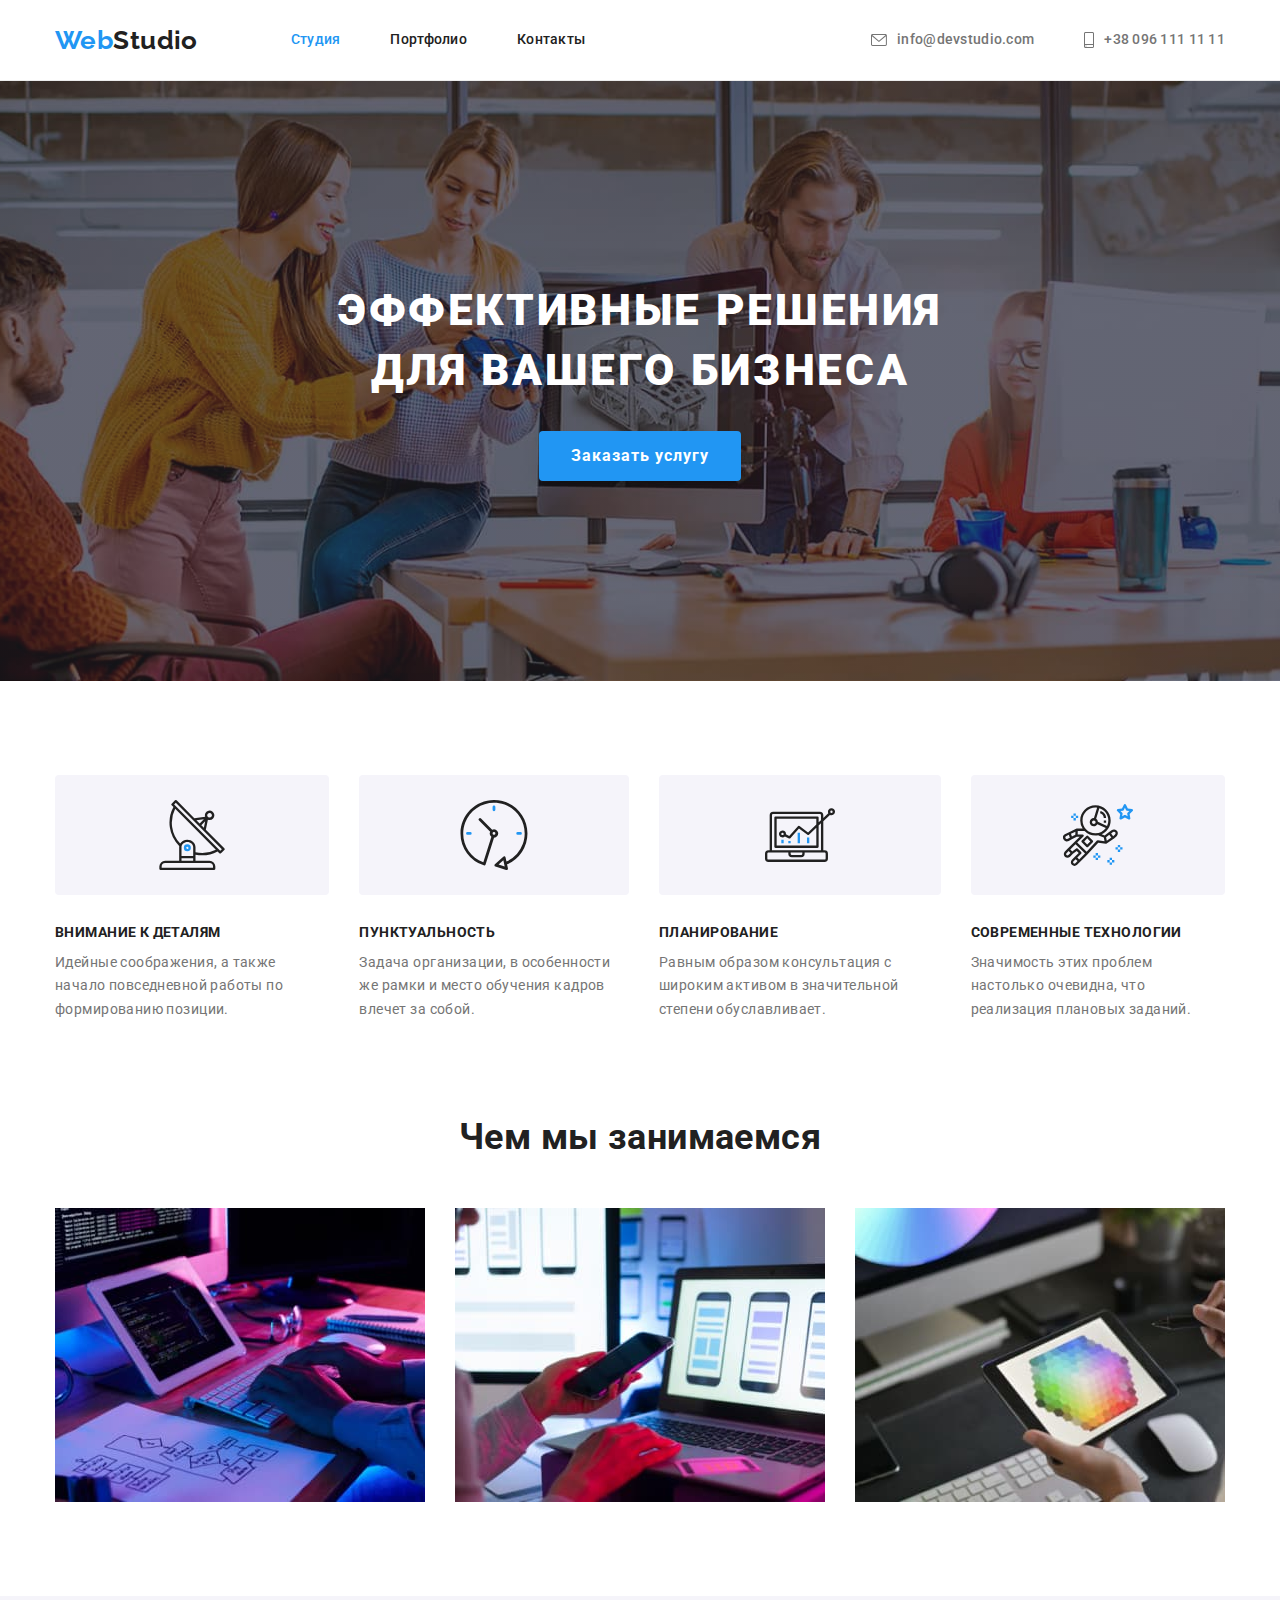
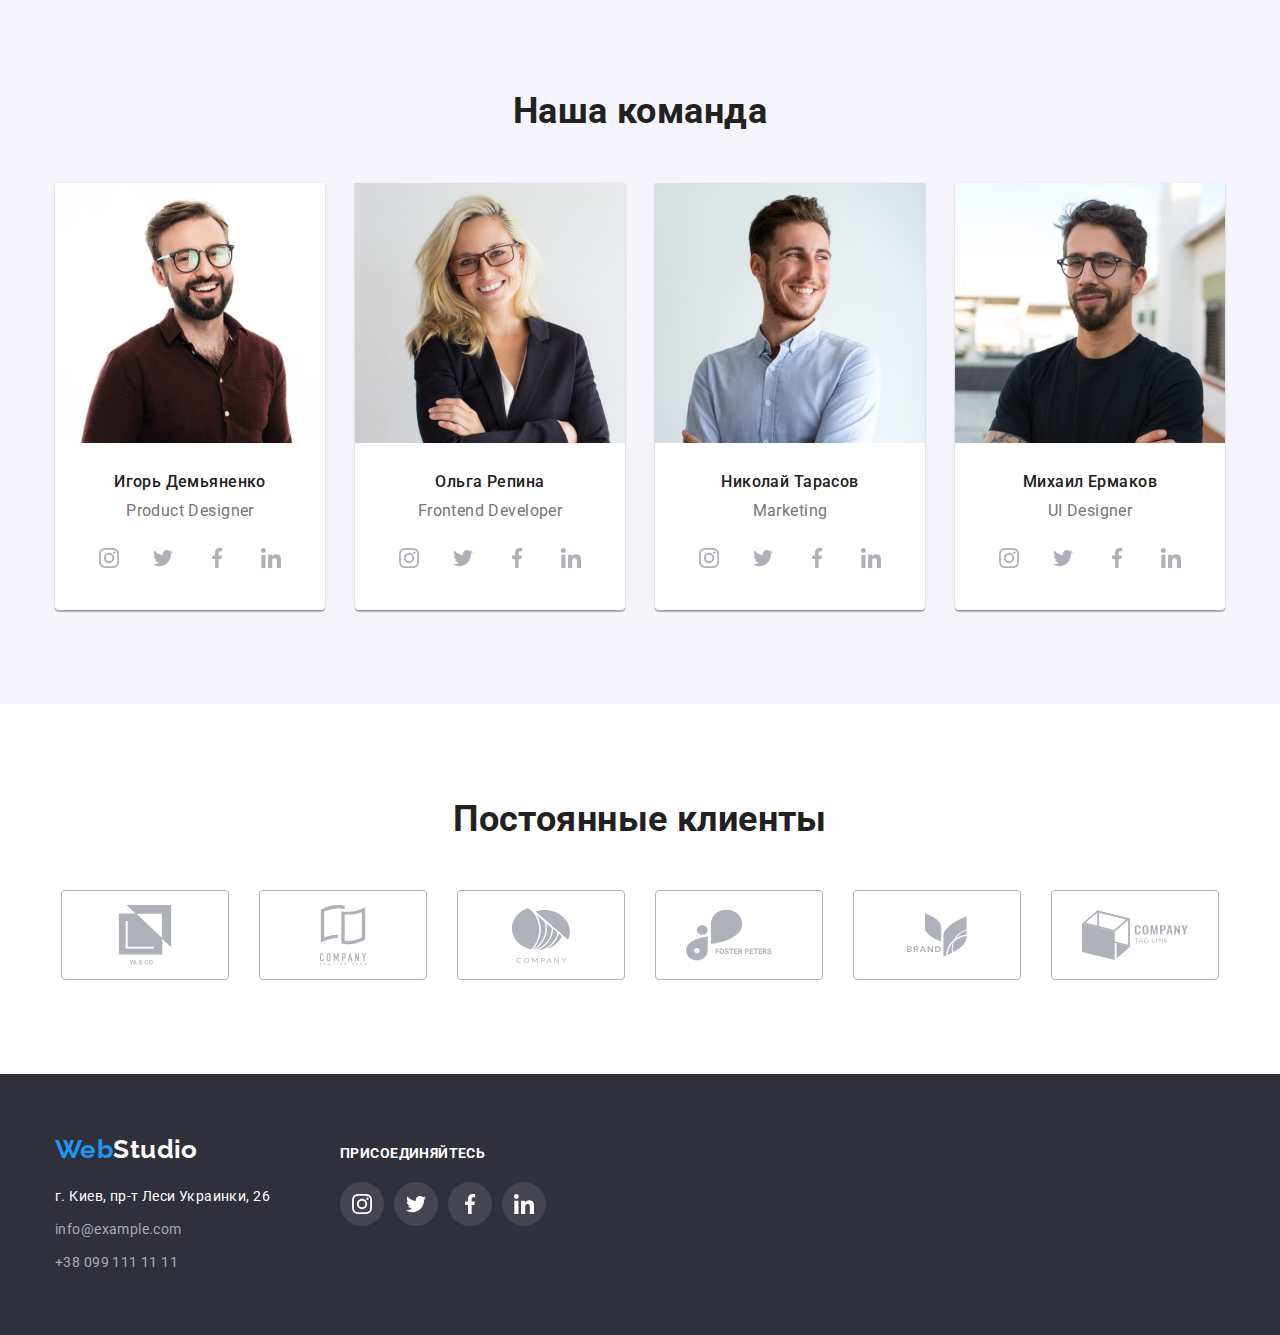
==== index.html @ 8ef38316 "Копирует файлы предыдущий дз" ====
<!DOCTYPE html>
<html lang="ru">
  <head>
    <meta charset="UTF-8" />
    <meta http-equiv="X-UA-Compatible" content="IE=edge" />
    <meta name="viewport" content="width=device-width, initial-scale=1.0" />
    <title>Студия</title>
    <link
      href="https://fonts.googleapis.com/css2?family=Raleway:wght@700&family=Roboto:wght@400;500;700;900&display=swap"
      rel="stylesheet"
    />
    <!-- <link
      rel="stylesheet"
      href="https://github.com/sindresorhus/modern-normalize/blob/main/modern-normalize.css"
    /> -->
    <link rel="stylesheet" href="./css/modern-normalize.css" />
    <link rel="stylesheet" href="./css/style.css" />
  </head>
  <body>
    <!-- Шапка сайта -->

    <header class="page-header">
      <div class="container main-nav">
        <a class="logo link" href="./index.html"><span class="logo-web">Web</span>Studio</a>
        <nav>
          <ul class="site-nav list">
            <li class="item"><a href="#" class="link current">Студия</a></li>
            <li class="item"><a href="./portfolio.html" class="link">Портфолио</a></li>
            <li class="item"><a href="#" class="link">Контакты</a></li>
          </ul>
        </nav>
        <ul class="contact-nav list">
          <li class="item">
            <a href="mailto:info@devstudio.com" class="link">
              <svg class="icon" width="16" height="12">
                <use href="./images/icons.svg#envelope"></use>
              </svg>
              info@devstudio.com</a
            >
          </li>
          <li class="item">
            <a href="tel:+380961111111" class="link">
              <svg class="icon" width="10" height="16">
                <use href="./images/icons.svg#smartphone"></use>
              </svg>
              +38 096 111 11 11</a
            >
          </li>
        </ul>
      </div>
    </header>

    <main>
      <!-- Герой -->

      <section class="hero">
        <h1 class="hero-title">Эффективные решения для вашего бизнеса</h1>
        <button type="button" class="btn">Заказать услугу</button>
      </section>

      <!-- Особенности -->

      <section class="feature section">
        <div class="container">
          <h2 class="visually-hidden">Особенности</h2>
          <ul class="feature-list list">
            <li class="item">
              <div class="feature-picture">
                <svg class="icon" width="70" height="70">
                  <use href="./images/icons.svg#antenna"></use>
                </svg>
              </div>
              <h3 class="feature-subtitle">Внимание к деталям</h3>
              <p class="text">
                Идейные соображения, а также начало повседневной работы по формированию позиции.
              </p>
            </li>
            <li class="item">
              <div class="feature-picture">
                <svg class="icon" width="70" height="70">
                  <use href="./images/icons.svg#clock"></use>
                </svg>
              </div>
              <h3 class="feature-subtitle">Пунктуальность</h3>
              <p class="text">
                Задача организации, в особенности же рамки и место обучения кадров влечет за собой.
              </p>
            </li>
            <li class="item">
              <div class="feature-picture">
                <svg class="icon" width="70" height="70">
                  <use href="./images/icons.svg#diagram"></use>
                </svg>
              </div>
              <h3 class="feature-subtitle">Планирование</h3>
              <p class="text">
                Равным образом консультация с широким активом в значительной степени обуславливает.
              </p>
            </li>
            <li class="item">
              <div class="feature-picture">
                <svg class="icon" width="70" height="70">
                  <use href="./images/icons.svg#astronaut"></use>
                </svg>
              </div>
              <h3 class="feature-subtitle">Современные технологии</h3>
              <p class="text">
                Значимость этих проблем настолько очевидна, что реализация плановых заданий.
              </p>
            </li>
          </ul>
        </div>
      </section>

      <!-- Чем мы занимаемся -->

      <section class="service section">
        <div class="container">
          <h2 class="service-title">Чем мы занимаемся</h2>
          <ul class="service-list list">
            <li class="item">
              <img
                src="./images/programer.jpg"
                alt="программист за рабочым столом"
                width="370"
                height="294"
              />
            </li>
            <li class="item">
              <img
                src="./images/mobile-developer.jpg"
                alt="телефон и ноутбук"
                width="370"
                height="294"
              />
            </li>
            <li class="item">
              <img src="./images/web-design.jpg" alt="планшет" width="370" height="294" />
            </li>
          </ul>
        </div>
      </section>

      <!-- Команда -->

      <section class="team section">
        <div class="container">
          <h2 class="team-title">Наша команда</h2>
          <ul class="team-list list">
            <li class="item">
              <img src="./images/product-designer.jpg" alt="фото Игорь Демьяненко" width="270" />
              <div class="team-card">
                <h3 class="team-name">Игорь Демьяненко</h3>
                <p class="team-text">Product Designer</p>
                <ul class="team-social-networks list">
                  <li class="team-social-networks-item">
                    <a href="#" target="_blank" class="team-social-networks-link link">
                      <svg class="icon" width="20" height="20">
                        <use href="images/icons.svg#instagram"></use>
                      </svg>
                    </a>
                  </li>
                  <li class="team-social-networks-item">
                    <a href="#" target="_blank" class="team-social-networks-link link">
                      <svg class="icon" width="20" height="20">
                        <use href="images/icons.svg#twitter"></use>
                      </svg>
                    </a>
                  </li>
                  <li class="team-social-networks-item">
                    <a href="#" target="_blank" class="team-social-networks-link link">
                      <svg class="icon" width="20" height="20">
                        <use href="images/icons.svg#facebook"></use>
                      </svg>
                    </a>
                  </li>
                  <li class="team-social-networks-item">
                    <a href="#" target="_blank" class="team-social-networks-link link">
                      <svg class="icon" width="20" height="20">
                        <use href="images/icons.svg#linkedin"></use>
                      </svg>
                    </a>
                  </li>
                </ul>
              </div>
            </li>
            <li class="item">
              <img src="./images/frontend-developer.jpg" alt="фото Ольга Репина" width="270" />
              <div class="team-card">
                <h3 class="team-name">Ольга Репина</h3>
                <p class="team-text">Frontend Developer</p>
                <ul class="team-social-networks list">
                  <li class="team-social-networks-item">
                    <a href="#" target="_blank" class="team-social-networks-link link">
                      <svg class="icon" width="20" height="20">
                        <use href="images/icons.svg#instagram"></use>
                      </svg>
                    </a>
                  </li>
                  <li class="team-social-networks-item">
                    <a href="#" target="_blank" class="team-social-networks-link link">
                      <svg class="icon" width="20" height="20">
                        <use href="images/icons.svg#twitter"></use>
                      </svg>
                    </a>
                  </li>
                  <li class="team-social-networks-item">
                    <a href="#" target="_blank" class="team-social-networks-link link">
                      <svg class="icon" width="20" height="20">
                        <use href="images/icons.svg#facebook"></use>
                      </svg>
                    </a>
                  </li>
                  <li class="team-social-networks-item">
                    <a href="#" target="_blank" class="team-social-networks-link link">
                      <svg class="icon" width="20" height="20">
                        <use href="images/icons.svg#linkedin"></use>
                      </svg>
                    </a>
                  </li>
                </ul>
              </div>
            </li>
            <li class="item">
              <img src="./images/marketing.jpg" alt="фото Николай Тарасов" width="270" />
              <div class="team-card">
                <h3 class="team-name">Николай Тарасов</h3>
                <p class="team-text">Marketing</p>
                <ul class="team-social-networks list">
                  <li class="team-social-networks-item">
                    <a href="#" target="_blank" class="team-social-networks-link link">
                      <svg class="icon" width="20" height="20">
                        <use href="images/icons.svg#instagram"></use>
                      </svg>
                    </a>
                  </li>
                  <li class="team-social-networks-item">
                    <a href="#" target="_blank" class="team-social-networks-link link">
                      <svg class="icon" width="20" height="20">
                        <use href="images/icons.svg#twitter"></use>
                      </svg>
                    </a>
                  </li>
                  <li class="team-social-networks-item">
                    <a href="#" target="_blank" class="team-social-networks-link link">
                      <svg class="icon" width="20" height="20">
                        <use href="images/icons.svg#facebook"></use>
                      </svg>
                    </a>
                  </li>
                  <li class="team-social-networks-item">
                    <a href="#" target="_blank" class="team-social-networks-link link">
                      <svg class="icon" width="20" height="20">
                        <use href="images/icons.svg#linkedin"></use>
                      </svg>
                    </a>
                  </li>
                </ul>
              </div>
            </li>
            <li class="item">
              <img src="./images/ui-designer.jpg" alt="фото Михаил Ермаков" width="270" />
              <div class="team-card">
                <h3 class="team-name">Михаил Ермаков</h3>
                <p class="team-text">UI Designer</p>
                <ul class="team-social-networks list">
                  <li class="team-social-networks-item">
                    <a href="#" target="_blank" class="team-social-networks-link link">
                      <svg class="icon" width="20" height="20">
                        <use href="images/icons.svg#instagram"></use>
                      </svg>
                    </a>
                  </li>
                  <li class="team-social-networks-item">
                    <a href="#" target="_blank" class="team-social-networks-link link">
                      <svg class="icon" width="20" height="20">
                        <use href="images/icons.svg#twitter"></use>
                      </svg>
                    </a>
                  </li>
                  <li class="team-social-networks-item">
                    <a href="#" target="_blank" class="team-social-networks-link link">
                      <svg class="icon" width="20" height="20">
                        <use href="images/icons.svg#facebook"></use>
                      </svg>
                    </a>
                  </li>
                  <li class="team-social-networks-item">
                    <a href="#" target="_blank" class="team-social-networks-link link">
                      <svg class="icon" width="20" height="20">
                        <use href="images/icons.svg#linkedin"></use>
                      </svg>
                    </a>
                  </li>
                </ul>
              </div>
            </li>
          </ul>
        </div>
      </section>

      <!-- Постоянные клиенты -->

      <section class="clients section">
        <div class="container">
          <h3 class="clients-title">Постоянные клиенты</h3>
          <ul class="clients-list list">
            <li class="item">
              <a href="#" target="_blank" class="clients-link link">
                <svg class="clients-icon" width="106" height="60">
                  <use href="./images/icons.svg#clients1"></use>
                </svg>
              </a>
            </li>
            <li class="item">
              <a href="#" target="_blank" class="clients-link link">
                <svg class="clients-icon" width="106" height="60">
                  <use href="./images/icons.svg#clients2"></use>
                </svg>
              </a>
            </li>
            <li class="item">
              <a href="#" target="_blank" class="clients-link link">
                <svg class="clients-icon" width="106" height="60">
                  <use href="./images/icons.svg#clients3"></use>
                </svg>
              </a>
            </li>
            <li class="item">
              <a href="#" target="_blank" class="clients-link link">
                <svg class="clients-icon" width="106" height="60">
                  <use href="./images/icons.svg#clients4"></use>
                </svg>
              </a>
            </li>
            <li class="item">
              <a href="#" target="_blank" class="clients-link link">
                <svg class="clients-icon" width="106" height="60">
                  <use href="./images/icons.svg#clients5"></use>
                </svg>
              </a>
            </li>
            <li class="item">
              <a href="#" target="_blank" class="clients-link link">
                <svg class="clients-icon" width="106" height="60">
                  <use href="./images/icons.svg#clients6"></use>
                </svg>
              </a>
            </li>
          </ul>
        </div>
      </section>
    </main>

    <!-- Футер -->

    <footer class="footer">
      <div class="container flex-footer">
        <div class="contacts-footer">
          <a class="logo footer-logo link" href="./index.html"
            ><span class="logo-web">Web</span>Studio</a
          >
          <address class="address">
            <ul class="address-list list">
              <li class="item">
                <a href="https://goo.gl/maps/ZH45Ejz193mU29eU7" target="_blank" class="link maps"
                  >г. Киев, пр-т Леси Украинки, 26</a
                >
              </li>
              <li class="item">
                <a href="mailto:info@example.com" class="link mail">info@example.com</a>
              </li>
              <li class="item">
                <a href="tel:+380991111111" class="link tel">+38 099 111 11 11</a>
              </li>
            </ul>
          </address>
        </div>
        <div class="invitation">
          <b class="invitation-text">присоединяйтесь</b>
          <ul class="invitation-list list">
            <li class="item">
              <a href="#" target="_blank" class="invitation-link link">
                <svg class="invitation-icon" width="20" height="20">
                  <use href="./images/icons.svg#instagram"></use>
                </svg>
              </a>
            </li>
            <li class="item">
              <a href="#" target="_blank" class="invitation-link link">
                <svg class="invitation-icon" width="20" height="20">
                  <use href="./images/icons.svg#twitter"></use>
                </svg>
              </a>
            </li>
            <li class="item">
              <a href="#" target="_blank" class="invitation-link link">
                <svg class="invitation-icon" width="20" height="20">
                  <use href="./images/icons.svg#facebook"></use>
                </svg>
              </a>
            </li>
            <li class="item">
              <a href="#" target="_blank" class="invitation-link link">
                <svg class="invitation-icon" width="20" height="20">
                  <use href="./images/icons.svg#linkedin"></use>
                </svg>
              </a>
            </li>
          </ul>
        </div>
      </div>
    </footer>
  </body>
</html>
---- css/style.css ----
:root {
  --primary-text-color: #212121;
  --secondary-text-color: #757575;
  --accent-color: #2196f3;
  --primary-white-color: #ffffff;
  --secondary-bg-color: #f5f4fa;
  --footer-text-color: rgba(255, 255, 255, 0.6);
  --hero-bg-color: #2f303a;
  --header-border-color: #ececec;
}

/* Утилиты */

h1,
h2,
h3,
h4,
h5,
h6,
p,
ul {
  padding: 0;
  margin: 0;
}

img {
  display: block;
  max-width: 100%;
  height: auto;
}

.container {
  width: 1200px;
  padding-left: 15px;
  padding-right: 15px;
  margin: 0 auto;
  /* outline: 1px solid tomato; */
}

.section {
  padding-top: 94px;
  padding-bottom: 94px;
}

.visually-hidden {
  position: absolute;
  width: 1px;
  height: 1px;
  margin: -1px;
  border: 0;
  padding: 0;
  clip: rect(0 0 0 0);
  overflow: hidden;
}

body {
  background-color: var(--primary-white-color);
  color: var(--primary-text-color);
  font-family: Roboto, sans-serif;
  font-size: 14px;
  line-height: 1.14;
  letter-spacing: 0.03em;
}

.link {
  color: var(--primary-text-color);
  text-decoration: none;
}

.list {
  list-style: none;
}

/* Шапка */

.page-header {
  border-bottom: 1px solid var(--header-border-color);
}

/* Logo */
.logo {
  font-family: Raleway, sans-serif;
  font-weight: 700;
  font-size: 26px;
  line-height: 1.19;
}

.logo-web {
  color: var(--accent-color);
}

.logo:hover,
.logo:focus {
  color: var(--accent-color);
}

/* навигация сайта */

.main-nav {
  display: flex;
  align-items: center;
}

.site-nav {
  display: flex;
  margin-left: 93px;
}

.site-nav .item:not(:last-child) {
  margin-right: 50px;
}

.site-nav .link {
  display: block;
  padding-top: 32px;
  padding-bottom: 32px;

  font-weight: 500;
  letter-spacing: 0.02em;
}

.site-nav .link:hover,
.site-nav .link:focus {
  color: var(--accent-color);
}

.site-nav .link.current {
  color: var(--accent-color);
}

/* контакты в шапке */

.contact-nav {
  display: flex;
  margin-right: 0;
  margin-left: auto;
}

.contact-nav .item:not(:last-child) {
  margin-right: 50px;
}

.contact-nav .link {
  display: inline-flex;
  align-items: center;
  padding-top: 32px;
  padding-bottom: 32px;

  color: var(--secondary-text-color);
  font-weight: 500;
  letter-spacing: 0.02em;
}

.contact-nav .link:hover,
.contact-nav .link:focus {
  color: var(--accent-color);
}

.contact-nav .icon {
  margin-right: 10px;
  fill: currentColor;
}

/* main */

/* Герой */

.hero {
  max-width: 1600px;
  margin-left: auto;
  margin-right: auto;
  background-image: linear-gradient(rgba(47, 48, 58, 0.4), rgba(47, 48, 58, 0.4)),
    url(../images/Img.jpg);
  background-position: center;
  background-size: cover;

  text-align: center;
  padding-top: 200px;
  padding-bottom: 200px;
  background-color: var(--hero-bg-color);
}

.hero-title {
  max-width: 646px;
  margin: 0 auto 30px;

  color: var(--primary-white-color);
  font-weight: 900;
  font-size: 44px;
  line-height: 1.36;
  text-align: center;
  letter-spacing: 0.06em;
  text-transform: uppercase;
}

.btn {
  min-width: 200px;
  margin: 0;
  padding: 10px 32px;

  background-color: var(--accent-color);
  color: var(--primary-white-color);
  box-shadow: 0px 4px 4px rgba(0, 0, 0, 0.15);
  border-radius: 4px;

  font-family: inherit;
  font-weight: 700;
  font-size: 16px;
  line-height: 1.87;
  letter-spacing: 0.06em;
  border-style: none;
  cursor: pointer;
}

/* Особенности */

.feature {
  padding-bottom: 47px;
}

.feature-list {
  display: flex;
}

.feature-list .item {
  width: calc((100%-90px) / 4);
  /* width: 270px; */
}

.feature-list .item:not(:last-child) {
  margin-right: 30px;
}

.feature-picture {
  display: flex;
  /* width: 270px;
  height: 120px; */
  min-height: 120px;
  justify-content: center;
  align-items: center;

  margin-bottom: 30px;

  background-color: var(--secondary-bg-color);
  border-radius: 4px;
}

.feature-subtitle {
  margin-bottom: 10px;

  font-size: 14px;
  text-transform: uppercase;
}

.text {
  color: var(--secondary-text-color);
  line-height: 1.71;
}

/* Чем мы занимаемся */

.service {
  padding-top: 47px;
}

.service-list {
  display: flex;
}

.service-list .item:not(:last-child) {
  margin-right: 30px;
}

.service-title,
.team-title,
.clients-title {
  text-align: center;
  margin-bottom: 50px;

  font-size: 36px;
  line-height: 1.17;
}

/* Команда */

.team {
  background-color: var(--secondary-bg-color);
}

.team-list {
  display: flex;
}

.team-list .item:not(:last-child) {
  margin-right: 30px;
}

.team-list .item {
  background: var(--primary-white-color);
  box-shadow: 0px 1px 3px rgba(0, 0, 0, 0.12), 0px 1px 1px rgba(0, 0, 0, 0.14),
    0px 2px 1px rgba(0, 0, 0, 0.2);
  border-radius: 0px 0px 4px 4px;

  text-align: center;
}

.team-card {
  margin: 0 auto;
  padding-top: 30px;
  padding-bottom: 30px;
}

.team-name {
  margin-bottom: 10px;

  font-weight: 500;
}

.team-text {
  margin-bottom: 16px;

  color: var(--secondary-text-color);
  font-size: 16px;
  line-height: 1.19;
}

.team-social-networks {
  display: flex;
  align-items: center;
  justify-content: center;
}

.team-social-networks-item:not(:last-child) {
  margin-right: 10px;
}

.team-social-networks-link {
  display: flex;
  justify-content: center;
  align-items: center;

  width: 44px;
  height: 44px;
  border-radius: 50%;
  color: #afb1b8;
}

.team-social-networks-link:hover,
.team-social-networks-link:focus {
  color: var(--primary-white-color);
  background-color: var(--accent-color);
}

.team-social-networks .icon {
  fill: currentColor;
}

/* Постоянные клиенты */

.clients-list {
  display: flex;
  justify-content: center;
}

.clients-list .item:not(:last-child) {
  margin-right: 30px;
}

.clients-link {
  display: flex;
  justify-content: center;
  align-items: center;
  width: 168px;
  height: 90px;

  color: #afb1b8;
  border: 1px solid #afb1b8;
  border-radius: 4px;

  transition: color 250ms var(--cubic), border 250ms var(--cubic);
}

.clients-link:hover,
.clients-link:focus {
  color: var(--accent-color);
  border: 1px solid var(--accent-color);
}

.clients-icon {
  fill: currentColor;
}

/* Футер */
.footer {
  padding-top: 60px;
  padding-bottom: 60px;

  background-color: var(--hero-bg-color);
}

.flex-footer {
  display: flex;
  align-items: baseline;
}

.contacts-footer {
  margin-right: 70px;
}

.footer-logo {
  color: var(--primary-white-color);
}

.address {
  margin-top: 20px;

  font-style: inherit;
}

.address-list .item:not(:last-child) {
  margin-bottom: 9px;
}

.address .link {
  color: var(--primary-white-color);
  line-height: 1.71;
}

.link.mail,
.link.tel {
  color: var(--footer-text-color);
}

.footer .link:hover,
.footer .link:focus {
  color: var(--accent-color);
}

/* Invitation */

.invitation-text {
  display: block;
  margin-bottom: 20px;

  color: var(--primary-white-color);
  text-transform: uppercase;
}

.invitation-list {
  display: flex;
}

.invitation-list .item:not(:last-child) {
  margin-right: 10px;
}

.invitation-link {
  display: flex;
  justify-content: center;
  align-items: center;
  width: 44px;
  height: 44px;
  border-radius: 50%;
  background-color: rgba(255, 255, 255, 0.1);
}

.invitation-link:hover,
.invitation-link:focus {
  background-color: var(--accent-color);
}

.invitation-icon {
  fill: var(--primary-white-color);
}

/* Портфолио */

/* Фильтр */

.filter {
  display: flex;
  justify-content: center;
  margin-bottom: 50px;
}

.filter .item:not(:last-child) {
  margin-right: 8px;
}

.portfolio-btn {
  min-width: 73px;
  padding: 6px 22px;

  color: var(--primary-text-color);
  background-color: var(--secondary-bg-color);
  border-radius: 4px;

  font-family: inherit;
  font-weight: 500;
  font-size: 16px;
  line-height: 1.62;
  letter-spacing: 0.03em;
  cursor: pointer;
  border-style: none;
}

.portfolio-btn:hover,
.portfolio-btn:focus {
  color: var(--primary-white-color);
  background-color: var(--accent-color);
  box-shadow: 0px 3px 1px rgba(0, 0, 0, 0.1), 0px 1px 2px rgba(0, 0, 0, 0.08),
    0px 2px 2px rgba(0, 0, 0, 0.12);
}

/* Примеры работ */

.examples {
  display: flex;
  flex-wrap: wrap;
  justify-content: center;
}

.examples .item {
  width: calc((100% - 60px) / 3);
}

.examples .item:not(:nth-child(3n)) {
  margin-right: 30px;
}

.examples .item:not(:nth-last-child(-n + 3)) {
  margin-bottom: 30px;
}

.card {
  padding: 20px 24px;
  border-left: 1px solid #eeeeee;
  border-right: 1px solid #eeeeee;
  border-bottom: 1px solid #eeeeee;
}

.examples-text {
  margin-bottom: 4px;

  font-size: 18px;
  line-height: 2;
  letter-spacing: 0.06;
}

.examples-type {
  color: var(--secondary-text-color);
  font-size: 16px;
  line-height: 1.87;
}

.examples .item:hover {
  box-shadow: 0px 1px 1px rgba(0, 0, 0, 0.12), 0px 4px 4px rgba(0, 0, 0, 0.06),
    1px 4px 6px rgba(0, 0, 0, 0.16);
}
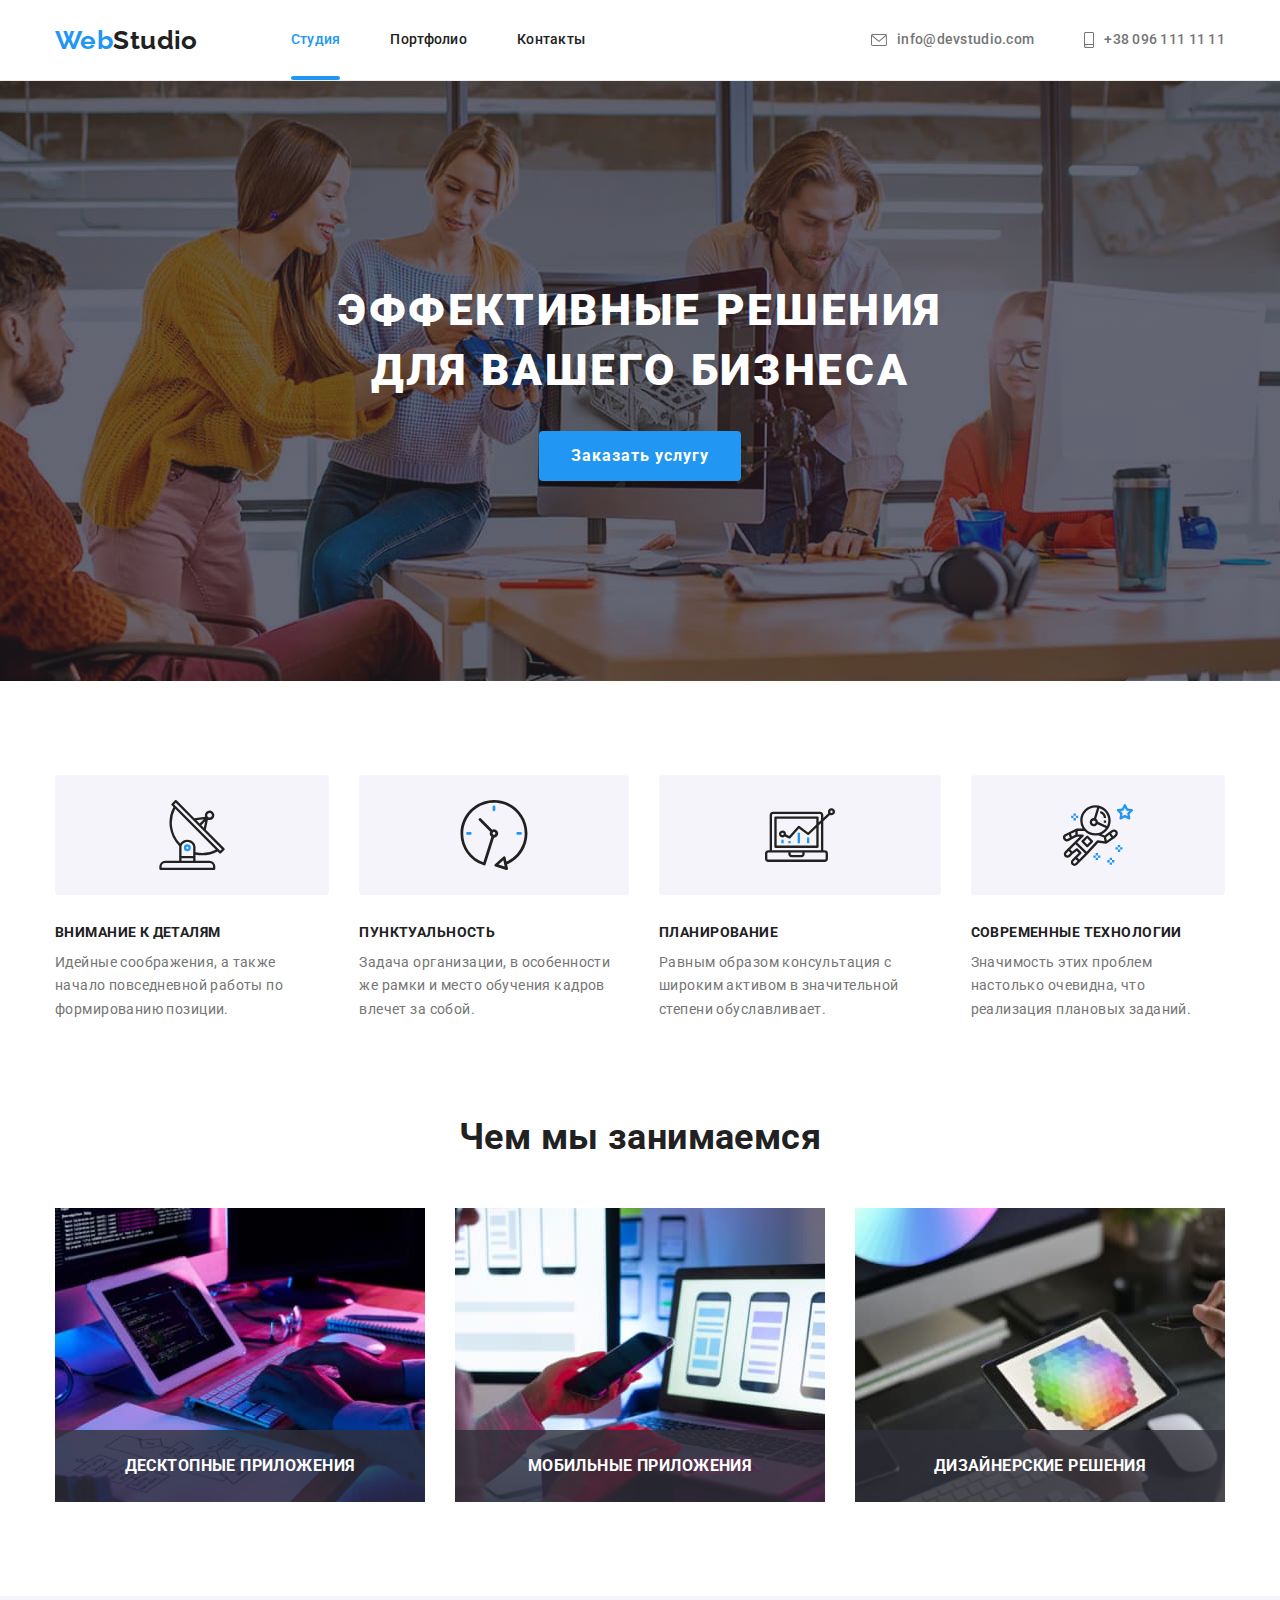
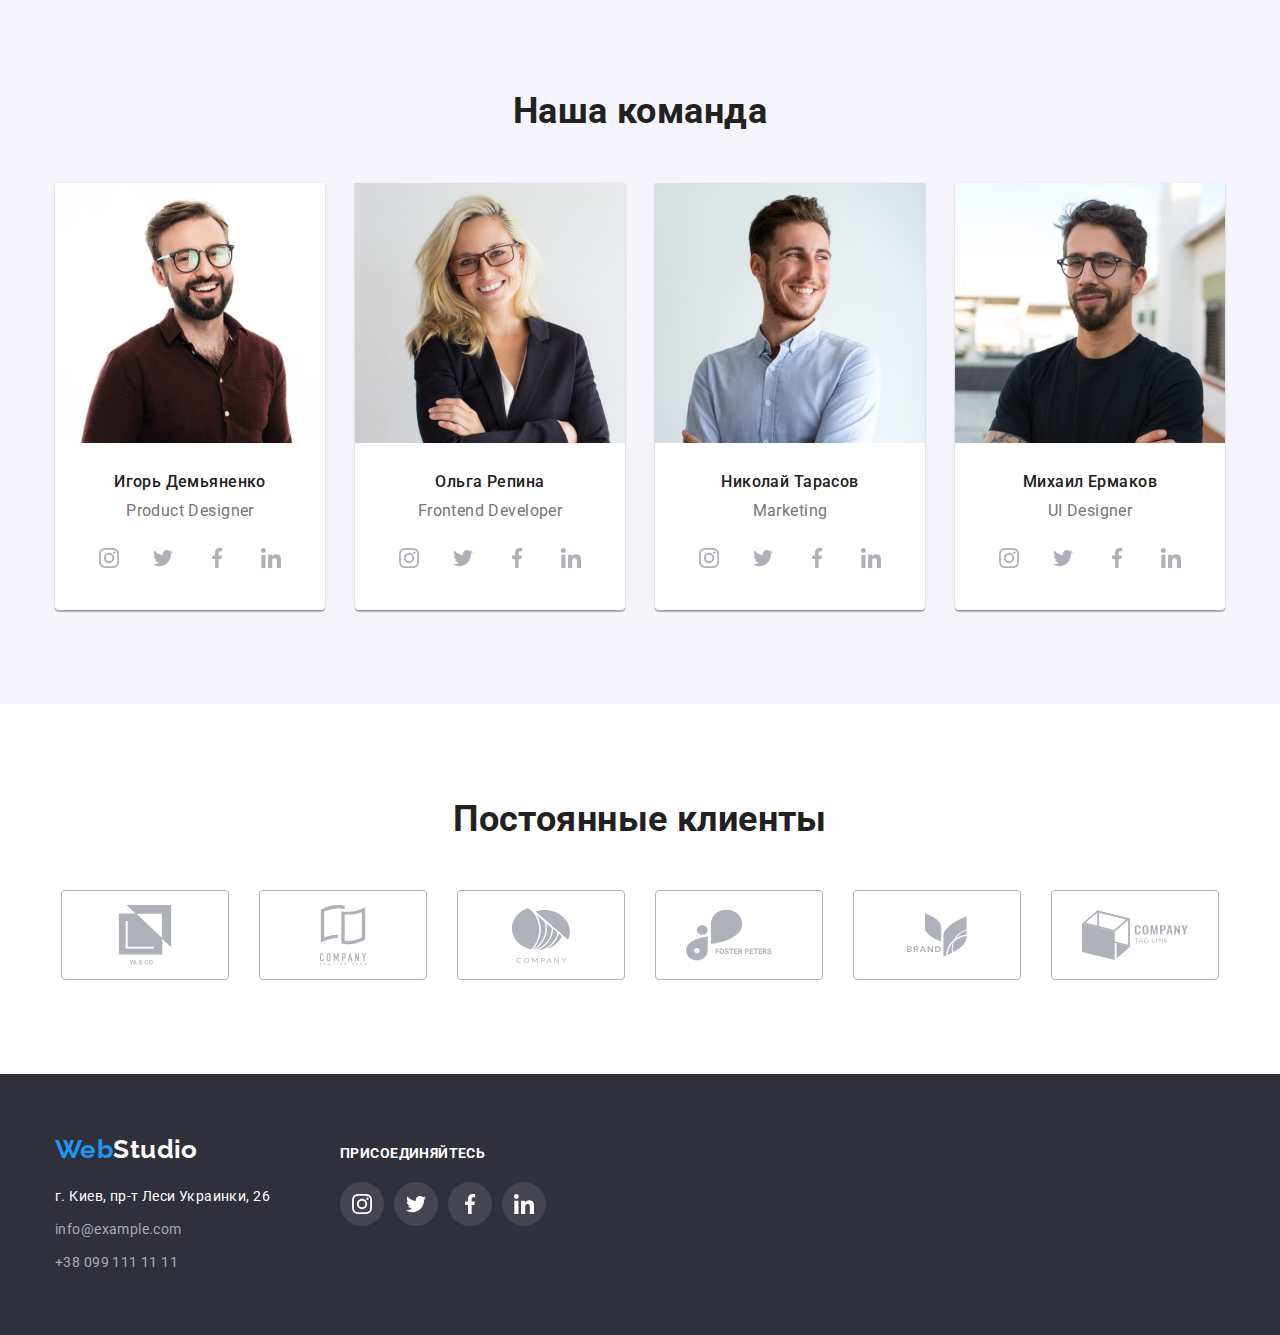
==== commit 6d326930: "Добавляет модалку и анимацию." ====
--- a/index.html
+++ b/index.html
@@ -5,6 +5,8 @@
     <meta http-equiv="X-UA-Compatible" content="IE=edge" />
     <meta name="viewport" content="width=device-width, initial-scale=1.0" />
     <title>Студия</title>
+    <link rel="preconnect" href="https://fonts.googleapis.com" />
+    <link rel="preconnect" href="https://fonts.gstatic.com" crossorigin />
     <link
       href="https://fonts.googleapis.com/css2?family=Raleway:wght@700&family=Roboto:wght@400;500;700;900&display=swap"
       rel="stylesheet"
@@ -55,7 +57,7 @@
 
       <section class="hero">
         <h1 class="hero-title">Эффективные решения для вашего бизнеса</h1>
-        <button type="button" class="btn">Заказать услугу</button>
+        <button type="button" class="btn" data-modal-open>Заказать услугу</button>
       </section>
 
       <!-- Особенности -->
@@ -125,6 +127,7 @@
                 width="370"
                 height="294"
               />
+              <h3 class="service-text">Десктопные приложения</h3>
             </li>
             <li class="item">
               <img
@@ -133,9 +136,11 @@
                 width="370"
                 height="294"
               />
+              <h3 class="service-text">Мобильные приложения</h3>
             </li>
             <li class="item">
               <img src="./images/web-design.jpg" alt="планшет" width="370" height="294" />
+              <h3 class="service-text">Дизайнерские решения</h3>
             </li>
           </ul>
         </div>
@@ -411,5 +416,19 @@
         </div>
       </div>
     </footer>
+
+    <!-- Модалка -->
+
+    <div class="backdrop is-hidden" data-modal>
+      <div class="modal">
+        <button class="modal-close-btn" data-modal-close>
+          <svg class="modal-icon" width="18" height="18">
+            <use href="./images/icons.svg#close-black"></use>
+          </svg>
+        </button>
+      </div>
+    </div>
+
+    <script src="./js/modal.js"></script>
   </body>
 </html>
--- a/css/style.css
+++ b/css/style.css
@@ -7,6 +7,7 @@
   --footer-text-color: rgba(255, 255, 255, 0.6);
   --hero-bg-color: #2f303a;
   --header-border-color: #ececec;
+  --cubic: cubic-bezier(0.4, 0, 0.2, 1);
 }
 
 /* Утилиты */
@@ -83,6 +84,8 @@
   font-weight: 700;
   font-size: 26px;
   line-height: 1.19;
+
+  transition: color 250ms var(--cubic);
 }
 
 .logo-web {
@@ -117,6 +120,8 @@
 
   font-weight: 500;
   letter-spacing: 0.02em;
+
+  transition: color 250ms var(--cubic);
 }
 
 .site-nav .link:hover,
@@ -126,6 +131,22 @@
 
 .site-nav .link.current {
   color: var(--accent-color);
+}
+
+/* полоса под Студия */
+
+.site-nav .item {
+  position: relative;
+}
+.site-nav .current::after {
+  position: absolute;
+  left: 0;
+  bottom: 0;
+  content: '';
+  width: 100%;
+  height: 4px;
+  background-color: var(--accent-color);
+  border-radius: 2px;
 }
 
 /* контакты в шапке */
@@ -149,6 +170,8 @@
   color: var(--secondary-text-color);
   font-weight: 500;
   letter-spacing: 0.02em;
+
+  transition: color 250ms var(--cubic);
 }
 
 .contact-nav .link:hover,
@@ -271,6 +294,25 @@
   margin-right: 30px;
 }
 
+.service .item {
+  position: relative;
+}
+
+.service-text {
+  position: absolute;
+  left: 0;
+  bottom: 0;
+
+  width: 100%;
+  padding-top: 27px;
+  padding-bottom: 27px;
+
+  text-align: center;
+  text-transform: uppercase;
+  color: var(--primary-white-color);
+  background-color: rgba(47, 48, 58, 0.8);
+}
+
 .service-title,
 .team-title,
 .clients-title {
@@ -343,6 +385,8 @@
   height: 44px;
   border-radius: 50%;
   color: #afb1b8;
+
+  transition: color 250ms var(--cubic), background-color 250ms var(--cubic);
 }
 
 .team-social-networks-link:hover,
@@ -409,6 +453,12 @@
 
 .footer-logo {
   color: var(--primary-white-color);
+  transition: color 250ms var(--cubic);
+}
+
+.footer-logo:hover,
+.footer-logo:focus {
+  color: var(--accent-color);
 }
 
 .address {
@@ -424,6 +474,8 @@
 .address .link {
   color: var(--primary-white-color);
   line-height: 1.71;
+
+  transition: color 250ms var(--cubic);
 }
 
 .link.mail,
@@ -462,6 +514,8 @@
   height: 44px;
   border-radius: 50%;
   background-color: rgba(255, 255, 255, 0.1);
+
+  transition: background-color 250ms var(--cubic);
 }
 
 .invitation-link:hover,
@@ -502,6 +556,9 @@
   letter-spacing: 0.03em;
   cursor: pointer;
   border-style: none;
+
+  transition: color 250ms var(--cubic), background-color 250ms var(--cubic),
+    box-shadow 250ms var(--cubic);
 }
 
 .portfolio-btn:hover,
@@ -522,6 +579,7 @@
 
 .examples .item {
   width: calc((100% - 60px) / 3);
+  transition: box-shadow 250ms var(--cubic);
 }
 
 .examples .item:not(:nth-child(3n)) {
@@ -557,3 +615,89 @@
   box-shadow: 0px 1px 1px rgba(0, 0, 0, 0.12), 0px 4px 4px rgba(0, 0, 0, 0.06),
     1px 4px 6px rgba(0, 0, 0, 0.16);
 }
+
+/* Технокряк */
+
+.examples-thumb {
+  position: relative;
+  overflow: hidden;
+}
+
+.examples-thumb-text {
+  position: absolute;
+  top: 0;
+  left: 0;
+  max-width: 100%;
+  max-height: 100%;
+  padding: 63px 24px;
+
+  font-size: 18px;
+  line-height: 1.56;
+  background-color: rgba(33, 150, 243, 0.9);
+  color: var(--primary-white-color);
+
+  transform: translateY(100%);
+  transition: transform 250ms var(--cubic);
+}
+
+.examples .item:hover .examples-thumb-text {
+  transform: translateY(0);
+}
+
+/* Модалка */
+
+.backdrop {
+  position: fixed;
+  top: 0;
+  left: 0;
+
+  width: 100%;
+  height: 100%;
+
+  background-color: rgba(0, 0, 0, 0.2);
+  opacity: 1;
+  transition: opacity 250ms var(--cubic), visibility 250ms var(--cubic);
+}
+
+.backdrop.is-hidden {
+  opacity: 0;
+  visibility: hidden;
+  pointer-events: none;
+}
+
+.backdrop.is-hidden .modal {
+  transform: translate(-50%, -50%) scale(1.2);
+}
+
+.modal {
+  position: absolute;
+  top: 50%;
+  left: 50%;
+
+  transform: translate(-50%, -50%) scale(1);
+  transition: transform 250ms var(--cubic);
+
+  width: 528px;
+  height: 581px;
+  border-radius: 4px;
+
+  background-color: var(--primary-white-color);
+  box-shadow: 0px 1px 3px rgba(0, 0, 0, 0.12), 0px 1px 1px rgba(0, 0, 0, 0.14),
+    0px 2px 1px rgba(0, 0, 0, 0.2);
+  border-radius: 4px;
+}
+
+.modal-close-btn {
+  position: absolute;
+  top: 8px;
+  right: 8px;
+
+  display: inline-flex;
+  justify-content: center;
+  align-items: center;
+  width: 30px;
+  height: 30px;
+  border: 1px solid rgba(0, 0, 0, 0.1);
+  border-radius: 50%;
+  cursor: pointer;
+}
